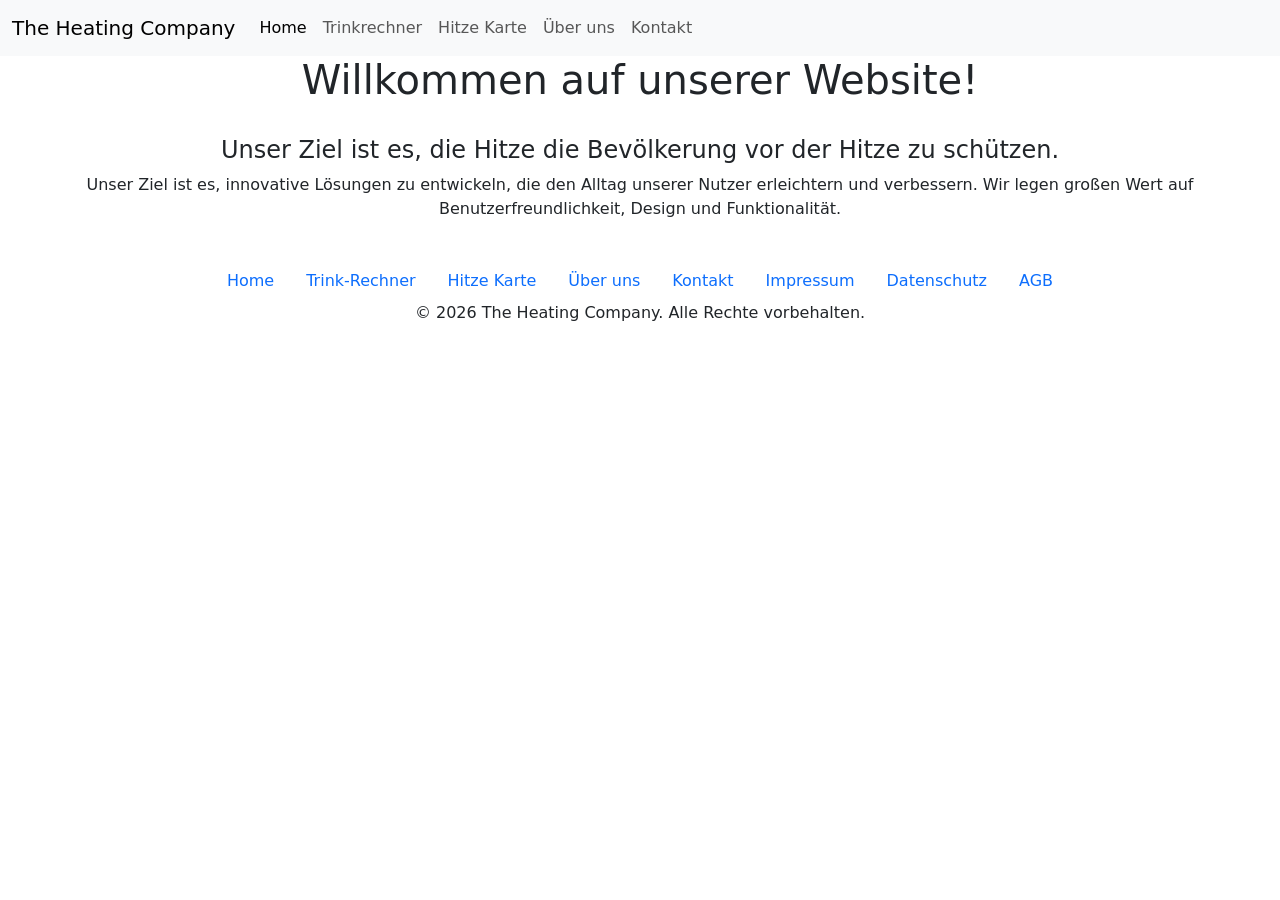
==== index.html @ 4c8e009c "Add initial website structure and pages for The Heating Company - Created index.html with navigation" ====
<!DOCTYPE html>
<html lang="de">
    <link href="https://cdn.jsdelivr.net/npm/bootstrap@5.3.8/dist/css/bootstrap.min.css" rel="stylesheet" integrity="sha384-sRIl4kxILFvY47J16cr9ZwB07vP4J8+LH7qKQnuqkuIAvNWLzeN8tE5YBujZqJLB" crossorigin="anonymous">
    <head>
        <title>The Heating Company</title>
        <meta charset="UTF-8">
        <meta name="viewport" content="width=device-width, initial-scale=1.0">
        <link rel="stylesheet" href="style.css">
    </head>
    <nav class="navbar navbar-expand-lg bg-light">
  <div class="container-fluid">
    <a class="navbar-brand" href="#">The Heating Company</a>
    <button class="navbar-toggler" type="button" data-bs-toggle="collapse" data-bs-target="#navbarNav" aria-controls="navbarNav" aria-expanded="false" aria-label="Toggle navigation">
      <span class="navbar-toggler-icon"></span>
    </button>
    <div class="collapse navbar-collapse" id="navbarNav">
      <ul class="navbar-nav">
        <li class="nav-item">
          <a class="nav-link active" aria-current="page" href="index.html">Home</a>
        </li>
        <li class="nav-item">
          <a class="nav-link" href="./trinkrechner.html">Trinkrechner</a>
        </li>
        <li class="nav-item">
          <a class="nav-link" href="./heatmap.html">Hitze Karte</a>
        </li>
        <li class="nav-item">
          <a class="nav-link" href="./about.html">Über uns</a>
        </li>
        <li class="nav-item">
          <a class="nav-link" href="./contact.html">Kontakt</a>
        </li>
      </ul>
    </div>
  </div>
</nav>
    

    <center>
        <h1>Willkommen auf unserer Website!</h1><br>
    </center>
    <div class="in-content">
        <div class="container-sm">
            <center>
                <h4>
                    Unser Ziel ist es, die Hitze die Bevölkerung vor der Hitze zu schützen.
                </h4>
                <p>
                    Unser Ziel ist es, innovative Lösungen zu entwickeln, die den Alltag unserer Nutzer erleichtern und verbessern. Wir legen großen Wert auf Benutzerfreundlichkeit, Design und Funktionalität.
                </p><br>
            </center>
        </div>
    </div>


    <nav class="nav-foot">
        <ul class="nav justify-content-center">
            <li class="nav-item">
                <a class="nav-link" aria-current="page" href="index.html">Home</a>
            </li>
            <li class="nav-item">
                <a class="nav-link" href="./trinkrechner.html">Trink-Rechner</a>
            </li>
            <li class="nav-item">
                <a class="nav-link" href="./heatmap.html">Hitze Karte</a>
            </li>
            <li class="nav-item">
                <a class="nav-link" href="./about.html">Über uns</a>
            </li>
            <li class="nav-item">
                <a class="nav-link" href="./contact.html">Kontakt</a>
            </li>
            <li class="nav-item">
                <a class="nav-link" href="./legal/impressum.html">Impressum</a>
            </li>
            <li class="nav-item">
                <a class="nav-link" href="./legal/datenschutz.html">Datenschutz</a>
            </li>
            <li class="nav-item">
                <a class="nav-link" href="./legal/agb.html">AGB</a>
            </li>
        </ul>

    </nav>
    <center>
        <footer>
            <p>&copy; 2026 The Heating Company. Alle Rechte vorbehalten.</p>
        </footer>
    </center>

<script src="https://cdn.jsdelivr.net/npm/bootstrap@5.3.8/dist/js/bootstrap.bundle.min.js" integrity="sha384-FKyoEForCGlyvwx9Hj09JcYn3nv7wiPVlz7YYwJrWVcXK/BmnVDxM+D2scQbITxI" crossorigin="anonymous"></script>
</html>
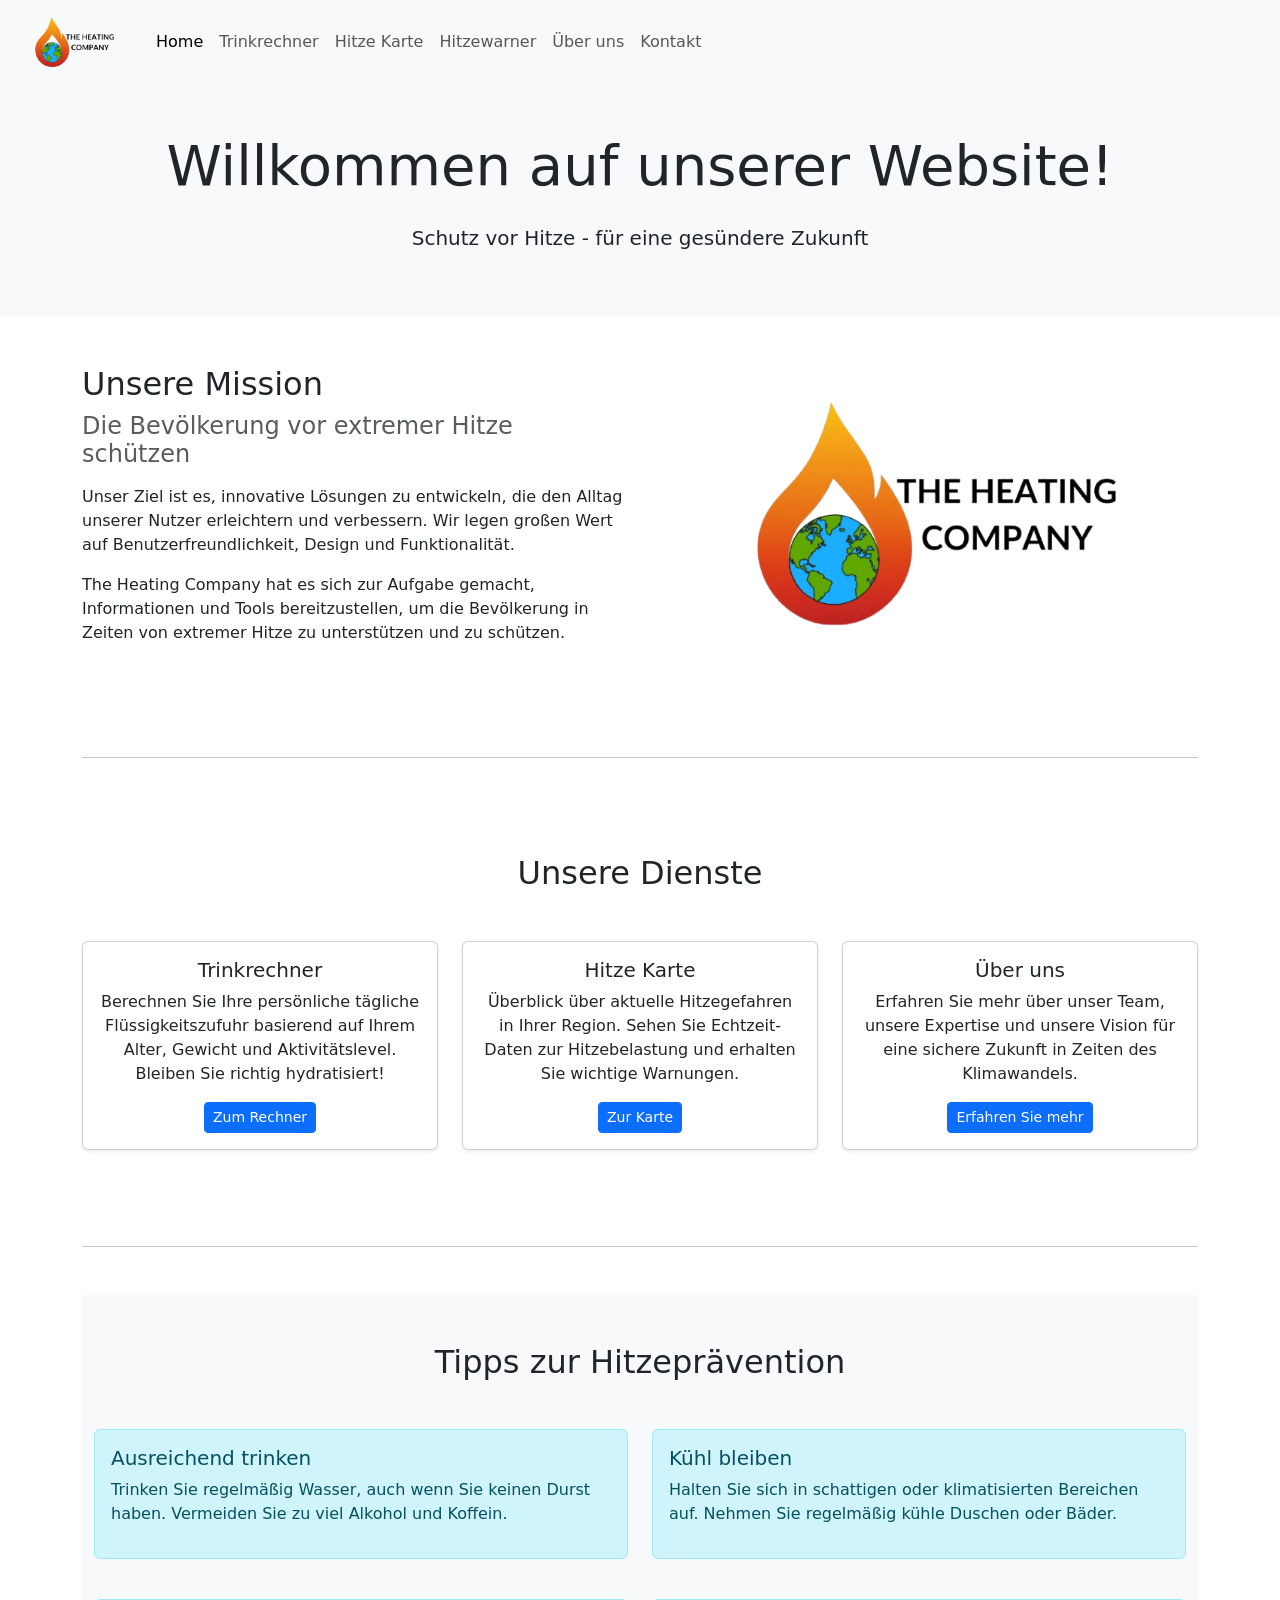
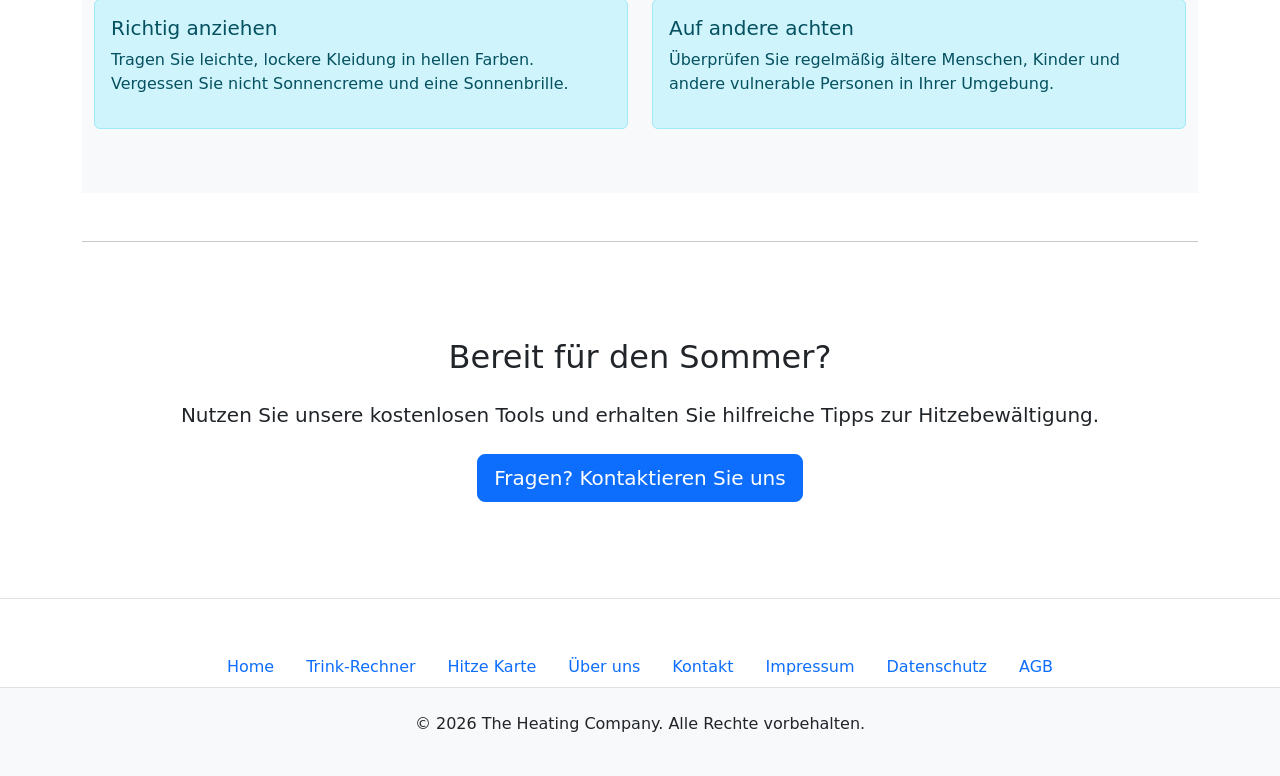
==== commit f86985e5: "Add Impressum page and enhance Trinkrechner layout with dark mode support - Created a new Impressum " ====
--- a/index.html
+++ b/index.html
@@ -1,28 +1,35 @@
 <!DOCTYPE html>
 <html lang="de">
-    <link href="https://cdn.jsdelivr.net/npm/bootstrap@5.3.8/dist/css/bootstrap.min.css" rel="stylesheet" integrity="sha384-sRIl4kxILFvY47J16cr9ZwB07vP4J8+LH7qKQnuqkuIAvNWLzeN8tE5YBujZqJLB" crossorigin="anonymous">
-    <head>
-        <title>The Heating Company</title>
-        <meta charset="UTF-8">
-        <meta name="viewport" content="width=device-width, initial-scale=1.0">
-        <link rel="stylesheet" href="style.css">
-    </head>
-    <nav class="navbar navbar-expand-lg bg-light">
+<link href="https://cdn.jsdelivr.net/npm/bootstrap@5.3.8/dist/css/bootstrap.min.css" rel="stylesheet" integrity="sha384-sRIl4kxILFvY47J16cr9ZwB07vP4J8+LH7qKQnuqkuIAvNWLzeN8tE5YBujZqJLB" crossorigin="anonymous">
+<head>
+<title>The Heating Company</title>
+<meta charset="UTF-8">
+<meta name="viewport" content="width=device-width, initial-scale=1.0">
+<link rel="stylesheet" href="style.css">
+</head>
+  
+<body>
+<nav class="navbar navbar-expand-lg bg-light">
   <div class="container-fluid">
-    <a class="navbar-brand" href="#">The Heating Company</a>
+    <a class="navbar-brand" href="./index.html">
+      <img src="./img/heatingcomp_logo.png" alt="Bootstrap" width="120" height="58">
+    </a>
     <button class="navbar-toggler" type="button" data-bs-toggle="collapse" data-bs-target="#navbarNav" aria-controls="navbarNav" aria-expanded="false" aria-label="Toggle navigation">
       <span class="navbar-toggler-icon"></span>
     </button>
     <div class="collapse navbar-collapse" id="navbarNav">
       <ul class="navbar-nav">
         <li class="nav-item">
-          <a class="nav-link active" aria-current="page" href="index.html">Home</a>
+          <a class="nav-link active" aria-current="page" href="./index.html">Home</a>
         </li>
         <li class="nav-item">
           <a class="nav-link" href="./trinkrechner.html">Trinkrechner</a>
         </li>
         <li class="nav-item">
           <a class="nav-link" href="./heatmap.html">Hitze Karte</a>
+        </li>
+        <li class="nav-item">
+          <a class="nav-link" href="./hitzewarner.html">Hitzewarner</a>
         </li>
         <li class="nav-item">
           <a class="nav-link" href="./about.html">Über uns</a>
@@ -34,59 +41,159 @@
     </div>
   </div>
 </nav>
-    
 
-    <center>
-        <h1>Willkommen auf unserer Website!</h1><br>
-    </center>
-    <div class="in-content">
-        <div class="container-sm">
-            <center>
-                <h4>
-                    Unser Ziel ist es, die Hitze die Bevölkerung vor der Hitze zu schützen.
-                </h4>
-                <p>
-                    Unser Ziel ist es, innovative Lösungen zu entwickeln, die den Alltag unserer Nutzer erleichtern und verbessern. Wir legen großen Wert auf Benutzerfreundlichkeit, Design und Funktionalität.
-                </p><br>
-            </center>
-        </div>
-    </div>
+<!-- Hero Section -->
+<div class="hero-section text-center py-5 bg-light">
+<h1 class="display-4 mb-4">Willkommen auf unserer Website!</h1>
+<p class="lead">Schutz vor Hitze - für eine gesündere Zukunft</p>
+</div>
 
+<!-- Main Content -->
+<div class="in-content">
+<div class="container">
+<!-- Mission Statement -->
+<section class="mission-section py-5">
+<div class="row align-items-center">
+<div class="col-lg-6">
+<h2>Unsere Mission</h2>
+<h4 class="text-muted mb-3">Die Bevölkerung vor extremer Hitze schützen</h4>
+<p>
+Unser Ziel ist es, innovative Lösungen zu entwickeln, die den Alltag unserer Nutzer erleichtern und verbessern. Wir legen großen Wert auf Benutzerfreundlichkeit, Design und Funktionalität.
+</p>
+<p>
+The Heating Company hat es sich zur Aufgabe gemacht, Informationen und Tools bereitzustellen, um die Bevölkerung in Zeiten von extremer Hitze zu unterstützen und zu schützen.
+</p>
+</div>
+<div class="col-lg-6">
+<img src="./img/heatingcomp_logo.png" alt="Heating Company Logo" class="img-fluid rounded">
+</div>
+</div>
+</section>
 
-    <nav class="nav-foot">
-        <ul class="nav justify-content-center">
-            <li class="nav-item">
-                <a class="nav-link" aria-current="page" href="index.html">Home</a>
-            </li>
-            <li class="nav-item">
-                <a class="nav-link" href="./trinkrechner.html">Trink-Rechner</a>
-            </li>
-            <li class="nav-item">
-                <a class="nav-link" href="./heatmap.html">Hitze Karte</a>
-            </li>
-            <li class="nav-item">
-                <a class="nav-link" href="./about.html">Über uns</a>
-            </li>
-            <li class="nav-item">
-                <a class="nav-link" href="./contact.html">Kontakt</a>
-            </li>
-            <li class="nav-item">
-                <a class="nav-link" href="./legal/impressum.html">Impressum</a>
-            </li>
-            <li class="nav-item">
-                <a class="nav-link" href="./legal/datenschutz.html">Datenschutz</a>
-            </li>
-            <li class="nav-item">
-                <a class="nav-link" href="./legal/agb.html">AGB</a>
-            </li>
-        </ul>
+<hr class="my-5">
 
-    </nav>
-    <center>
-        <footer>
-            <p>&copy; 2026 The Heating Company. Alle Rechte vorbehalten.</p>
-        </footer>
-    </center>
+<!-- Features Section -->
+<section class="features-section py-5">
+<h2 class="text-center mb-5">Unsere Dienste</h2>
+<div class="row g-4">
+<!-- Feature 1 -->
+<div class="col-md-6 col-lg-4">
+<div class="card h-100 shadow-sm">
+<div class="card-body text-center">
+<h5 class="card-title">Trinkrechner</h5>
+<p class="card-text">
+Berechnen Sie Ihre persönliche tägliche Flüssigkeitszufuhr basierend auf Ihrem Alter, Gewicht und Aktivitätslevel. Bleiben Sie richtig hydratisiert!
+</p>
+<a href="./trinkrechner.html" class="btn btn-primary btn-sm">Zum Rechner</a>
+</div>
+</div>
+</div>
+
+<!-- Feature 2 -->
+<div class="col-md-6 col-lg-4">
+<div class="card h-100 shadow-sm">
+<div class="card-body text-center">
+<h5 class="card-title">Hitze Karte</h5>
+<p class="card-text">
+Überblick über aktuelle Hitzegefahren in Ihrer Region. Sehen Sie Echtzeit-Daten zur Hitzebelastung und erhalten Sie wichtige Warnungen.
+</p>
+<a href="./heatmap.html" class="btn btn-primary btn-sm">Zur Karte</a>
+</div>
+</div>
+</div>
+
+<!-- Feature 3 -->
+<div class="col-md-6 col-lg-4">
+<div class="card h-100 shadow-sm">
+<div class="card-body text-center">
+<h5 class="card-title">Über uns</h5>
+<p class="card-text">
+Erfahren Sie mehr über unser Team, unsere Expertise und unsere Vision für eine sichere Zukunft in Zeiten des Klimawandels.
+</p>
+<a href="./about.html" class="btn btn-primary btn-sm">Erfahren Sie mehr</a>
+</div>
+</div>
+</div>
+</div>
+</section>
+
+<hr class="my-5">
+
+<section class="tips-section py-5 bg-light">
+<div class="container">
+<h2 class="text-center mb-5">Tipps zur Hitzeprävention</h2>
+<div class="row g-4">
+<div class="col-md-6">
+<div class="alert alert-info" role="alert">
+<h5>Ausreichend trinken</h5>
+<p>Trinken Sie regelmäßig Wasser, auch wenn Sie keinen Durst haben. Vermeiden Sie zu viel Alkohol und Koffein.</p>
+</div>
+</div>
+<div class="col-md-6">
+<div class="alert alert-info" role="alert">
+<h5>Kühl bleiben</h5>
+<p>Halten Sie sich in schattigen oder klimatisierten Bereichen auf. Nehmen Sie regelmäßig kühle Duschen oder Bäder.</p>
+</div>
+</div>
+<div class="col-md-6">
+<div class="alert alert-info" role="alert">
+<h5>Richtig anziehen</h5>
+<p>Tragen Sie leichte, lockere Kleidung in hellen Farben. Vergessen Sie nicht Sonnencreme und eine Sonnenbrille.</p>
+</div>
+</div>
+<div class="col-md-6">
+<div class="alert alert-info" role="alert">
+<h5>Auf andere achten</h5>
+<p>Überprüfen Sie regelmäßig ältere Menschen, Kinder und andere vulnerable Personen in Ihrer Umgebung.</p>
+</div>
+</div>
+</div>
+</div>
+</section>
+
+<hr class="my-5">
+
+<section class="cta-section py-5 text-center">
+<h2 class="mb-4">Bereit für den Sommer?</h2>
+<p class="lead mb-4">Nutzen Sie unsere kostenlosen Tools und erhalten Sie hilfreiche Tipps zur Hitzebewältigung.</p>
+<a href="./contact.html" class="btn btn-primary btn-lg">Fragen? Kontaktieren Sie uns</a>
+</section>
+</div>
+</div>
+
+<nav class="nav-foot mt-5 pt-5 border-top">
+<ul class="nav justify-content-center">
+<li class="nav-item">
+<a class="nav-link" aria-current="page" href="index.html">Home</a>
+</li>
+<li class="nav-item">
+<a class="nav-link" href="./trinkrechner.html">Trink-Rechner</a>
+</li>
+<li class="nav-item">
+<a class="nav-link" href="./heatmap.html">Hitze Karte</a>
+</li>
+<li class="nav-item">
+<a class="nav-link" href="./about.html">Über uns</a>
+</li>
+<li class="nav-item">
+<a class="nav-link" href="./contact.html">Kontakt</a>
+</li>
+<li class="nav-item">
+<a class="nav-link" href="./legal/impressum.html">Impressum</a>
+</li>
+<li class="nav-item">
+<a class="nav-link" href="./legal/datenschutz.html">Datenschutz</a>
+</li>
+<li class="nav-item">
+<a class="nav-link" href="./legal/agb.html">AGB</a>
+</li>
+</ul>
+</nav>
+
+<footer class="text-center py-4 border-top bg-light">
+<p>&copy; 2026 The Heating Company. Alle Rechte vorbehalten.</p>
+</footer>
 
 <script src="https://cdn.jsdelivr.net/npm/bootstrap@5.3.8/dist/js/bootstrap.bundle.min.js" integrity="sha384-FKyoEForCGlyvwx9Hj09JcYn3nv7wiPVlz7YYwJrWVcXK/BmnVDxM+D2scQbITxI" crossorigin="anonymous"></script>
+</body>
 </html>
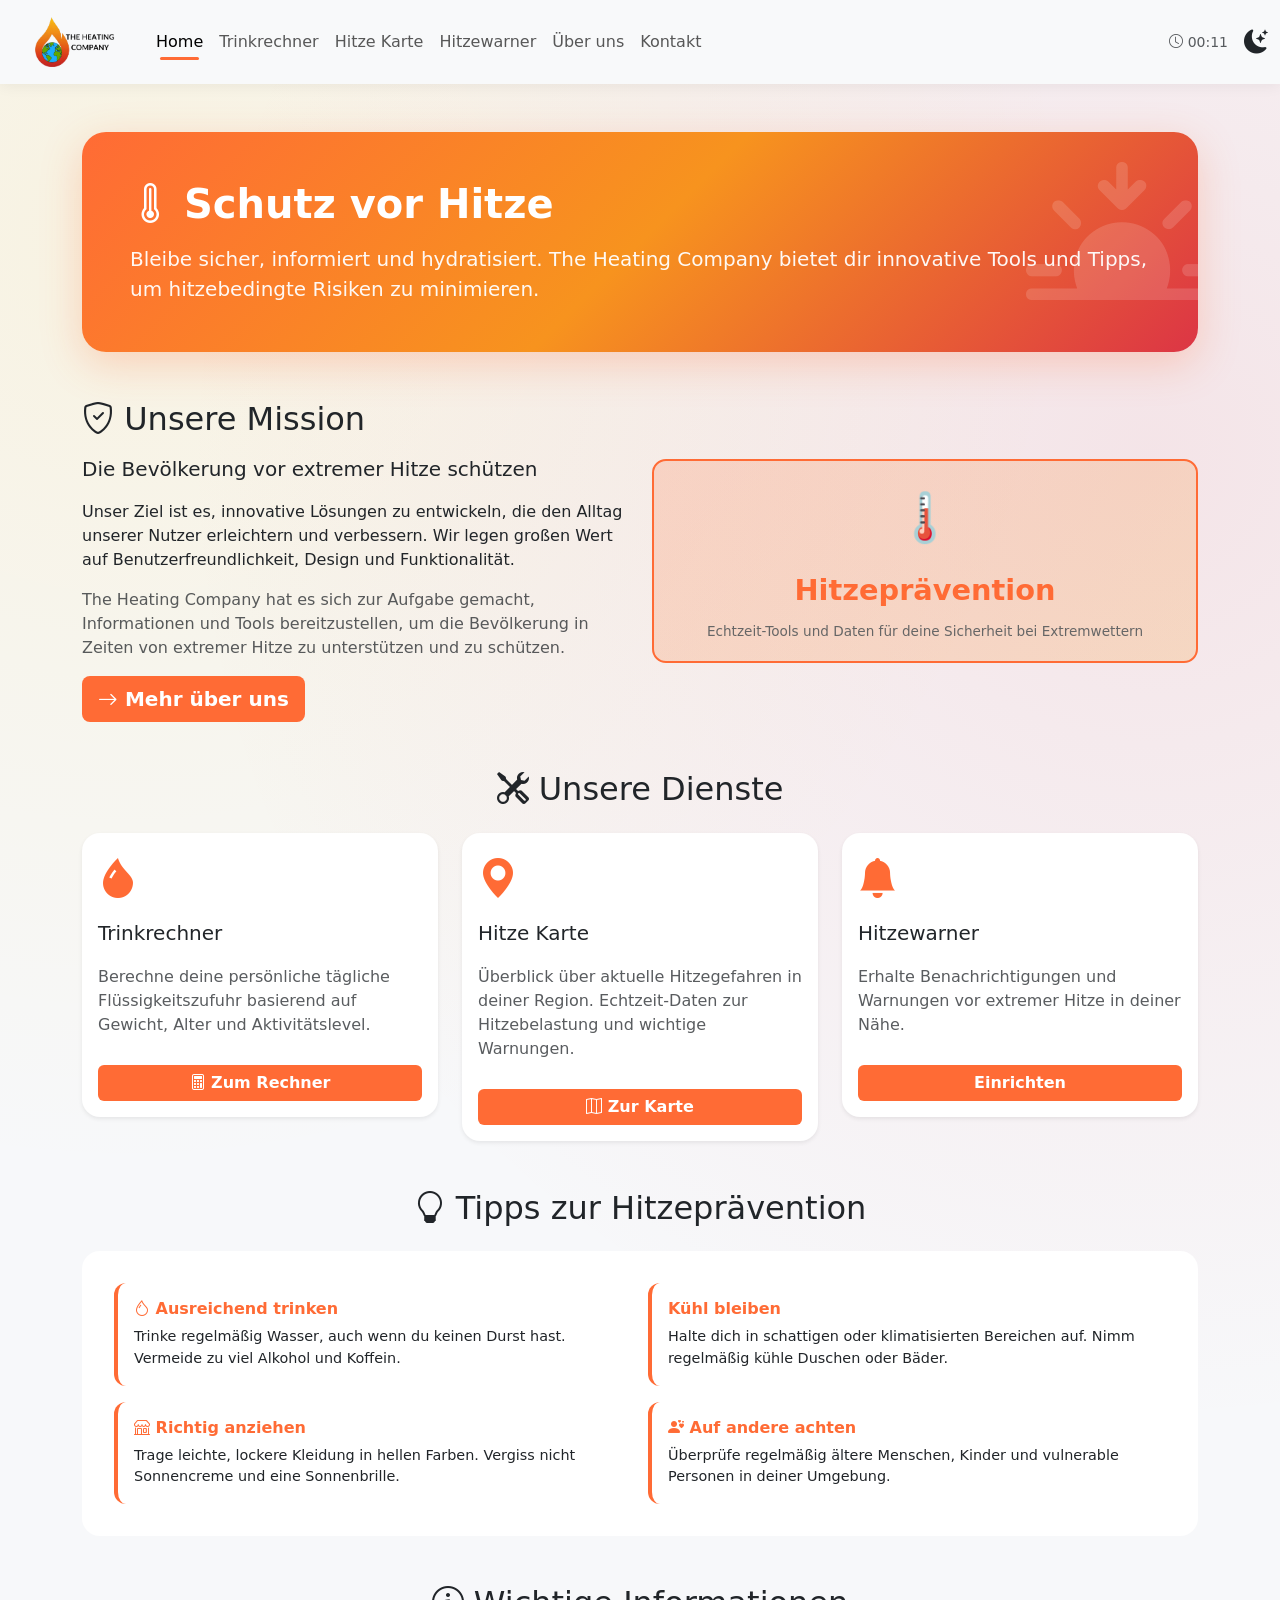
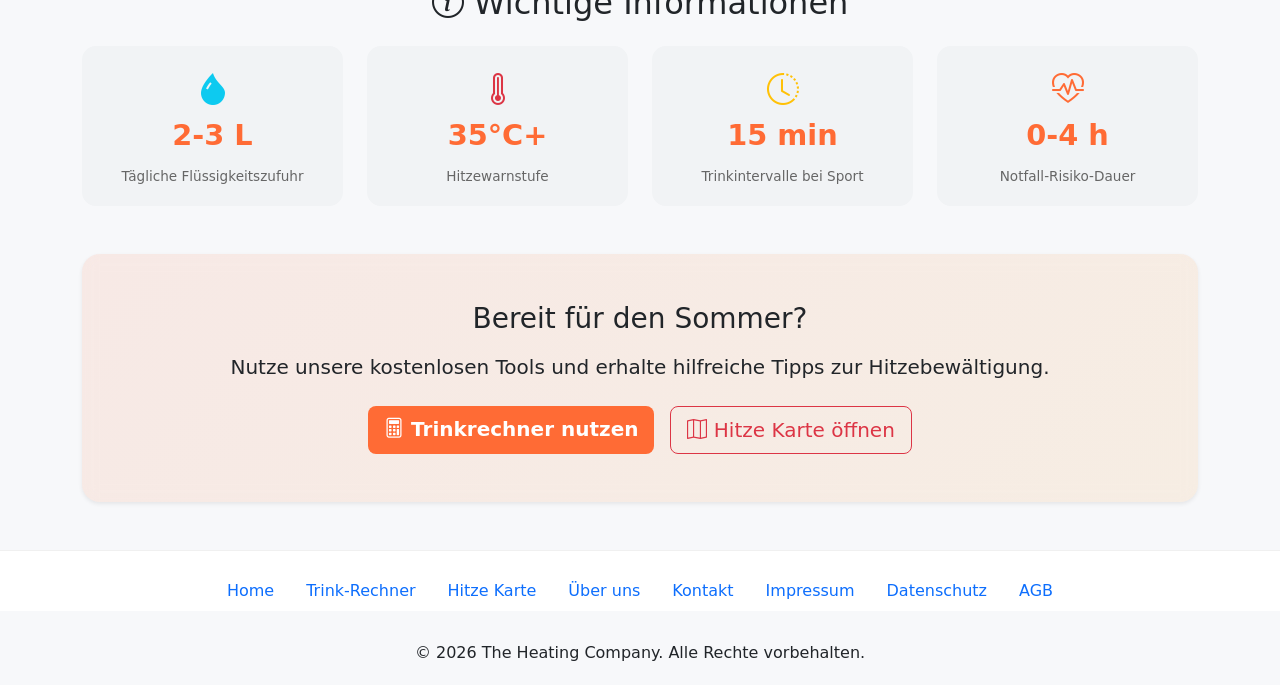
==== commit d6e7ffa0: "Enhance homepage layout and styling; implement dark mode toggle and live clock feature" ====
--- a/index.html
+++ b/index.html
@@ -1,199 +1,403 @@
 <!DOCTYPE html>
 <html lang="de">
-<link href="https://cdn.jsdelivr.net/npm/bootstrap@5.3.8/dist/css/bootstrap.min.css" rel="stylesheet" integrity="sha384-sRIl4kxILFvY47J16cr9ZwB07vP4J8+LH7qKQnuqkuIAvNWLzeN8tE5YBujZqJLB" crossorigin="anonymous">
 <head>
-<title>The Heating Company</title>
 <meta charset="UTF-8">
 <meta name="viewport" content="width=device-width, initial-scale=1.0">
-<link rel="stylesheet" href="style.css">
+<title>The Heating Company | Schutz vor Hitze</title>
+<link href="https://cdn.jsdelivr.net/npm/bootstrap@5.3.8/dist/css/bootstrap.min.css" rel="stylesheet">
+<link href="https://cdn.jsdelivr.net/npm/bootstrap-icons@1.11.3/font/bootstrap-icons.css" rel="stylesheet">
+<style>
+:root {
+--transition: 0.3s ease;
+--brand: #ff6b35;
+--brand-dark: #e85a24;
+--glass-bg: rgba(255,255,255,0.7);
+--card-bg: #ffffff;
+}
+* { scroll-behavior: smooth; }
+body {
+transition: background-color var(--transition), color var(--transition);
+min-height: 100vh;
+background:
+radial-gradient(circle at 10% 10%, rgba(255,193,7,0.10), transparent 40%),
+radial-gradient(circle at 90% 20%, rgba(220,53,69,0.10), transparent 45%),
+#f7f8fa;
+font-family: system-ui, -apple-system, "Segoe UI", Roboto, sans-serif;
+}
+
+/* ---------- Dark Mode ---------- */
+body.dark-mode {
+--glass-bg: rgba(40,40,40,0.7);
+--card-bg: #2a2a2a;
+background:
+radial-gradient(circle at 10% 10%, rgba(255,193,7,0.06), transparent 40%),
+radial-gradient(circle at 90% 20%, rgba(220,53,69,0.08), transparent 45%),
+#161616;
+color: #e0e0e0;
+}
+body.dark-mode .card,
+body.dark-mode .form-control,
+body.dark-mode .form-select,
+body.dark-mode .list-group-item {
+background-color: var(--card-bg);
+color: #e0e0e0;
+border-color: #444;
+}
+body.dark-mode .form-control::placeholder { color: #888; }
+body.dark-mode .navbar,
+body.dark-mode .bg-light,
+body.dark-mode .nav-foot { background-color: #1e1e1e !important; }
+body.dark-mode .nav-link,
+body.dark-mode .navbar-brand { color: #e0e0e0 !important; }
+body.dark-mode .text-muted { color: #9a9a9a !important; }
+body.dark-mode .info-tile { background: #242424; }
+
+/* ---------- Navbar ---------- */
+.navbar {
+backdrop-filter: blur(10px);
+box-shadow: 0 2px 14px rgba(0,0,0,0.06);
+}
+.navbar-brand img { transition: transform var(--transition); }
+.navbar-brand:hover img { transform: scale(1.05); }
+.nav-link { font-weight: 500; position: relative; }
+.nav-link.active::after {
+content: ""; position: absolute; left: 12px; right: 12px; bottom: 2px;
+height: 3px; border-radius: 3px; background: var(--brand);
+}
+
+/* ---------- Hero ---------- */
+.hero {
+background: linear-gradient(135deg, #ff6b35, #f7931e, #dc3545);
+color: #fff; border-radius: 24px; padding: 3rem;
+box-shadow: 0 12px 40px rgba(255,107,53,0.25);
+position: relative; overflow: hidden;
+}
+.hero::after {
+content: "\F5A6"; font-family: "bootstrap-icons";
+position: absolute; right: -20px; top: -30px;
+font-size: 12rem; opacity: 0.15;
+}
+.hero h1 { font-weight: 800; font-size: 2.5rem; }
+.hero p { font-size: 1.1rem; opacity: 0.95; }
+
+/* ---------- Cards ---------- */
+.card {
+background: var(--card-bg);
+border: 1px solid rgba(0,0,0,0.06);
+border-radius: 18px;
+transition: transform var(--transition), box-shadow var(--transition);
+}
+.card:hover { transform: translateY(-4px); box-shadow: 0 12px 28px rgba(0,0,0,0.1); }
+.glass { background: var(--glass-bg); backdrop-filter: blur(8px); }
+
+.btn-brand {
+background: var(--brand); color: #fff; border: none; font-weight: 600;
+transition: all var(--transition);
+}
+.btn-brand:hover { background: var(--brand-dark); color: #fff; transform: translateY(-2px); }
+
+/* ---------- Info tiles ---------- */
+.info-tile {
+background: #f1f3f5; border-radius: 14px; padding: 20px;
+text-align: center; height: 100%; transition: transform var(--transition);
+}
+.info-tile:hover { transform: translateY(-4px); }
+.info-tile .big { font-size: 1.8rem; font-weight: 700; color: var(--brand); }
+.info-tile .lbl { font-size: .75rem; text-transform: uppercase; letter-spacing: .5px; opacity: .7; }
+.info-tile .desc { font-size: 0.85rem; color: #666; margin-top: 8px; }
+
+/* ---------- Service Cards ---------- */
+.service-card {
+border: none;
+transition: all var(--transition);
+}
+.service-card .card-body {
+display: flex; flex-direction: column; gap: 12px;
+}
+.service-icon {
+font-size: 2.5rem;
+color: var(--brand);
+}
+.service-card:hover {
+transform: translateY(-8px);
+box-shadow: 0 16px 40px rgba(255,107,53,0.2);
+}
+.service-card .btn { margin-top: auto; }
+
+/* ---------- Tips Section ---------- */
+.tips-section {
+background: var(--card-bg);
+border-radius: 18px;
+padding: 2rem;
+}
+.tip-item {
+padding: 16px;
+border-radius: 12px;
+background: var(--glass-bg);
+border-left: 4px solid var(--brand);
+}
+.tip-item h6 { color: var(--brand); font-weight: 700; }
+.tip-item p { margin: 8px 0 0 0; font-size: 0.9rem; }
+
+/* ---------- Footer ---------- */
+.nav-foot { background: #fff; padding-top: 20px; border-top: 1px solid rgba(0,0,0,0.06); }
+footer { margin-top: 10px; padding: 20px; }
+.fade-in { animation: fadeIn 0.5s ease; }
+@keyframes fadeIn { from { opacity: 0; transform: translateY(6px);} to { opacity: 1; transform: none;} }
+
+.theme-toggle { cursor: pointer; transition: transform var(--transition); }
+.theme-toggle:hover { transform: rotate(20deg) scale(1.15); }
+
+/* ---------- Back to Top ---------- */
+#toTop {
+position: fixed; bottom: 24px; right: 24px;
+width: 48px; height: 48px;
+display: none; z-index: 1000;
+border-radius: 50%;
+box-shadow: 0 4px 12px rgba(0,0,0,0.15);
+}
+#toTop:hover { transform: translateY(-4px); }
+</style>
 </head>
-  
+
 <body>
-<nav class="navbar navbar-expand-lg bg-light">
-  <div class="container-fluid">
-    <a class="navbar-brand" href="./index.html">
-      <img src="./img/heatingcomp_logo.png" alt="Bootstrap" width="120" height="58">
-    </a>
-    <button class="navbar-toggler" type="button" data-bs-toggle="collapse" data-bs-target="#navbarNav" aria-controls="navbarNav" aria-expanded="false" aria-label="Toggle navigation">
-      <span class="navbar-toggler-icon"></span>
-    </button>
-    <div class="collapse navbar-collapse" id="navbarNav">
-      <ul class="navbar-nav">
-        <li class="nav-item">
-          <a class="nav-link active" aria-current="page" href="./index.html">Home</a>
-        </li>
-        <li class="nav-item">
-          <a class="nav-link" href="./trinkrechner.html">Trinkrechner</a>
-        </li>
-        <li class="nav-item">
-          <a class="nav-link" href="./heatmap.html">Hitze Karte</a>
-        </li>
-        <li class="nav-item">
-          <a class="nav-link" href="./hitzewarner.html">Hitzewarner</a>
-        </li>
-        <li class="nav-item">
-          <a class="nav-link" href="./about.html">Über uns</a>
-        </li>
-        <li class="nav-item">
-          <a class="nav-link" href="./contact.html">Kontakt</a>
-        </li>
-      </ul>
-    </div>
-  </div>
+<!-- ===================== NAVBAR ===================== -->
+<nav class="navbar navbar-expand-lg bg-light sticky-top">
+<div class="container-fluid">
+<a class="navbar-brand" href="./index.html">
+<img src="./img/heatingcomp_logo.png" alt="Logo" width="120" height="58">
+</a>
+<button class="navbar-toggler" type="button" data-bs-toggle="collapse" data-bs-target="#navbarNav" aria-controls="navbarNav" aria-expanded="false" aria-label="Toggle navigation">
+<span class="navbar-toggler-icon"></span>
+</button>
+<div class="collapse navbar-collapse" id="navbarNav">
+<ul class="navbar-nav">
+<li class="nav-item"><a class="nav-link active" aria-current="page" href="./index.html">Home</a></li>
+<li class="nav-item"><a class="nav-link" href="./trinkrechner.html">Trinkrechner</a></li>
+<li class="nav-item"><a class="nav-link" href="./heatmap.html">Hitze Karte</a></li>
+<li class="nav-item"><a class="nav-link" href="./hitzewarner.html">Hitzewarner</a></li>
+<li class="nav-item"><a class="nav-link" href="./about.html">Über uns</a></li>
+<li class="nav-item"><a class="nav-link" href="./contact.html">Kontakt</a></li>
+</ul>
+<div class="ms-auto d-flex align-items-center gap-3">
+<span class="small text-muted d-none d-lg-inline" id="liveClock"></span>
+<i class="bi bi-moon-stars-fill fs-4 theme-toggle" id="themeToggle" title="Dark Mode umschalten"></i>
+</div>
+</div>
+</div>
 </nav>
 
-<!-- Hero Section -->
-<div class="hero-section text-center py-5 bg-light">
-<h1 class="display-4 mb-4">Willkommen auf unserer Website!</h1>
-<p class="lead">Schutz vor Hitze - für eine gesündere Zukunft</p>
-</div>
-
-<!-- Main Content -->
-<div class="in-content">
-<div class="container">
-<!-- Mission Statement -->
-<section class="mission-section py-5">
-<div class="row align-items-center">
+<div class="container my-5">
+
+<!-- ===================== HERO ===================== -->
+<div class="hero mb-5 fade-in">
+<h1 class="mb-3"><i class="bi bi-thermometer-high"></i> Schutz vor Hitze</h1>
+<p class="mb-0 fs-5">Bleibe sicher, informiert und hydratisiert. The Heating Company bietet dir innovative Tools und Tipps, um hitzebedingte Risiken zu minimieren.</p>
+</div>
+
+<!-- ===================== MISSION ===================== -->
+<section class="mb-5">
+<div class="row g-4 align-items-center">
 <div class="col-lg-6">
-<h2>Unsere Mission</h2>
-<h4 class="text-muted mb-3">Die Bevölkerung vor extremer Hitze schützen</h4>
-<p>
-Unser Ziel ist es, innovative Lösungen zu entwickeln, die den Alltag unserer Nutzer erleichtern und verbessern. Wir legen großen Wert auf Benutzerfreundlichkeit, Design und Funktionalität.
-</p>
-<p>
-The Heating Company hat es sich zur Aufgabe gemacht, Informationen und Tools bereitzustellen, um die Bevölkerung in Zeiten von extremer Hitze zu unterstützen und zu schützen.
-</p>
+<h2 class="mb-3"><i class="bi bi-shield-check"></i> Unsere Mission</h2>
+<p class="lead">Die Bevölkerung vor extremer Hitze schützen</p>
+<p>Unser Ziel ist es, innovative Lösungen zu entwickeln, die den Alltag unserer Nutzer erleichtern und verbessern. Wir legen großen Wert auf Benutzerfreundlichkeit, Design und Funktionalität.</p>
+<p class="text-muted">The Heating Company hat es sich zur Aufgabe gemacht, Informationen und Tools bereitzustellen, um die Bevölkerung in Zeiten von extremer Hitze zu unterstützen und zu schützen.</p>
+<a href="./about.html" class="btn btn-brand btn-lg"><i class="bi bi-arrow-right"></i> Mehr über uns</a>
 </div>
 <div class="col-lg-6">
-<img src="./img/heatingcomp_logo.png" alt="Heating Company Logo" class="img-fluid rounded">
+<div class="info-tile" style="background: linear-gradient(135deg, rgba(255,107,53,0.2), rgba(247,147,30,0.2)); border: 2px solid var(--brand);">
+<div style="font-size: 3rem; margin-bottom: 16px;">🌡️</div>
+<div class="big">Hitzeprävention</div>
+<div class="desc">Echtzeit-Tools und Daten für deine Sicherheit bei Extremwettern</div>
+</div>
 </div>
 </div>
 </section>
 
-<hr class="my-5">
-
-<!-- Features Section -->
-<section class="features-section py-5">
-<h2 class="text-center mb-5">Unsere Dienste</h2>
+<!-- ===================== SERVICES ===================== -->
+<section class="mb-5">
+<h2 class="text-center mb-4"><i class="bi bi-tools"></i> Unsere Dienste</h2>
 <div class="row g-4">
-<!-- Feature 1 -->
-<div class="col-md-6 col-lg-4">
-<div class="card h-100 shadow-sm">
-<div class="card-body text-center">
+<!-- Trinkrechner -->
+<div class="col-lg-4 col-md-6">
+<div class="card service-card shadow-sm">
+<div class="card-body">
+<div class="service-icon"><i class="bi bi-droplet-fill"></i></div>
 <h5 class="card-title">Trinkrechner</h5>
-<p class="card-text">
-Berechnen Sie Ihre persönliche tägliche Flüssigkeitszufuhr basierend auf Ihrem Alter, Gewicht und Aktivitätslevel. Bleiben Sie richtig hydratisiert!
-</p>
-<a href="./trinkrechner.html" class="btn btn-primary btn-sm">Zum Rechner</a>
-</div>
-</div>
-</div>
-
-<!-- Feature 2 -->
-<div class="col-md-6 col-lg-4">
-<div class="card h-100 shadow-sm">
-<div class="card-body text-center">
+<p class="card-text text-muted">Berechne deine persönliche tägliche Flüssigkeitszufuhr basierend auf Gewicht, Alter und Aktivitätslevel.</p>
+<a href="./trinkrechner.html" class="btn btn-brand"><i class="bi bi-calculator"></i> Zum Rechner</a>
+</div>
+</div>
+</div>
+
+<!-- Hitze Karte -->
+<div class="col-lg-4 col-md-6">
+<div class="card service-card shadow-sm">
+<div class="card-body">
+<div class="service-icon"><i class="bi bi-geo-alt-fill"></i></div>
 <h5 class="card-title">Hitze Karte</h5>
-<p class="card-text">
-Überblick über aktuelle Hitzegefahren in Ihrer Region. Sehen Sie Echtzeit-Daten zur Hitzebelastung und erhalten Sie wichtige Warnungen.
-</p>
-<a href="./heatmap.html" class="btn btn-primary btn-sm">Zur Karte</a>
-</div>
-</div>
-</div>
-
-<!-- Feature 3 -->
-<div class="col-md-6 col-lg-4">
-<div class="card h-100 shadow-sm">
-<div class="card-body text-center">
-<h5 class="card-title">Über uns</h5>
-<p class="card-text">
-Erfahren Sie mehr über unser Team, unsere Expertise und unsere Vision für eine sichere Zukunft in Zeiten des Klimawandels.
-</p>
-<a href="./about.html" class="btn btn-primary btn-sm">Erfahren Sie mehr</a>
+<p class="card-text text-muted">Überblick über aktuelle Hitzegefahren in deiner Region. Echtzeit-Daten zur Hitzebelastung und wichtige Warnungen.</p>
+<a href="./heatmap.html" class="btn btn-brand"><i class="bi bi-map"></i> Zur Karte</a>
+</div>
+</div>
+</div>
+
+<!-- Hitzewarner -->
+<div class="col-lg-4 col-md-6">
+<div class="card service-card shadow-sm">
+<div class="card-body">
+<div class="service-icon"><i class="bi bi-bell-fill"></i></div>
+<h5 class="card-title">Hitzewarner</h5>
+<p class="card-text text-muted">Erhalte Benachrichtigungen und Warnungen vor extremer Hitze in deiner Nähe.</p>
+<a href="./hitzewarner.html" class="btn btn-brand"><i class="bi bi-clock-alarm"></i> Einrichten</a>
 </div>
 </div>
 </div>
 </div>
 </section>
 
-<hr class="my-5">
-
-<section class="tips-section py-5 bg-light">
-<div class="container">
-<h2 class="text-center mb-5">Tipps zur Hitzeprävention</h2>
+<!-- ===================== TIPPS ===================== -->
+<section class="mb-5">
+<h2 class="text-center mb-4"><i class="bi bi-lightbulb"></i> Tipps zur Hitzeprävention</h2>
+<div class="tips-section">
+<div class="row g-3">
+<div class="col-md-6">
+<div class="tip-item fade-in">
+<h6><i class="bi bi-droplet"></i> Ausreichend trinken</h6>
+<p>Trinke regelmäßig Wasser, auch wenn du keinen Durst hast. Vermeide zu viel Alkohol und Koffein.</p>
+</div>
+</div>
+
+<div class="col-md-6">
+<div class="tip-item fade-in" style="animation-delay: 0.1s;">
+<h6><i class="bi bi-snowflake"></i> Kühl bleiben</h6>
+<p>Halte dich in schattigen oder klimatisierten Bereichen auf. Nimm regelmäßig kühle Duschen oder Bäder.</p>
+</div>
+</div>
+
+<div class="col-md-6">
+<div class="tip-item fade-in" style="animation-delay: 0.2s;">
+<h6><i class="bi bi-shop"></i> Richtig anziehen</h6>
+<p>Trage leichte, lockere Kleidung in hellen Farben. Vergiss nicht Sonnencreme und eine Sonnenbrille.</p>
+</div>
+</div>
+
+<div class="col-md-6">
+<div class="tip-item fade-in" style="animation-delay: 0.3s;">
+<h6><i class="bi bi-person-hearts"></i> Auf andere achten</h6>
+<p>Überprüfe regelmäßig ältere Menschen, Kinder und vulnerable Personen in deiner Umgebung.</p>
+</div>
+</div>
+</div>
+</div>
+</section>
+
+<!-- ===================== INFO TILES ===================== -->
+<section class="mb-5">
+<h2 class="text-center mb-4"><i class="bi bi-info-circle"></i> Wichtige Informationen</h2>
 <div class="row g-4">
-<div class="col-md-6">
-<div class="alert alert-info" role="alert">
-<h5>Ausreichend trinken</h5>
-<p>Trinken Sie regelmäßig Wasser, auch wenn Sie keinen Durst haben. Vermeiden Sie zu viel Alkohol und Koffein.</p>
-</div>
-</div>
-<div class="col-md-6">
-<div class="alert alert-info" role="alert">
-<h5>Kühl bleiben</h5>
-<p>Halten Sie sich in schattigen oder klimatisierten Bereichen auf. Nehmen Sie regelmäßig kühle Duschen oder Bäder.</p>
-</div>
-</div>
-<div class="col-md-6">
-<div class="alert alert-info" role="alert">
-<h5>Richtig anziehen</h5>
-<p>Tragen Sie leichte, lockere Kleidung in hellen Farben. Vergessen Sie nicht Sonnencreme und eine Sonnenbrille.</p>
-</div>
-</div>
-<div class="col-md-6">
-<div class="alert alert-info" role="alert">
-<h5>Auf andere achten</h5>
-<p>Überprüfen Sie regelmäßig ältere Menschen, Kinder und andere vulnerable Personen in Ihrer Umgebung.</p>
-</div>
+<div class="col-md-3 col-sm-6">
+<div class="info-tile">
+<i class="bi bi-droplet-fill" style="font-size: 2rem; color: #0dcaf0;"></i>
+<div class="big">2-3 L</div>
+<div class="desc">Tägliche Flüssigkeitszufuhr</div>
+</div>
+</div>
+
+<div class="col-md-3 col-sm-6">
+<div class="info-tile">
+<i class="bi bi-thermometer-high" style="font-size: 2rem; color: #dc3545;"></i>
+<div class="big">35°C+</div>
+<div class="desc">Hitzewarnstufe</div>
+</div>
+</div>
+
+<div class="col-md-3 col-sm-6">
+<div class="info-tile">
+<i class="bi bi-clock-history" style="font-size: 2rem; color: #ffc107;"></i>
+<div class="big">15 min</div>
+<div class="desc">Trinkintervalle bei Sport</div>
+</div>
+</div>
+
+<div class="col-md-3 col-sm-6">
+<div class="info-tile">
+<i class="bi bi-heart-pulse" style="font-size: 2rem; color: #ff6b35;"></i>
+<div class="big">0-4 h</div>
+<div class="desc">Notfall-Risiko-Dauer</div>
 </div>
 </div>
 </div>
 </section>
 
-<hr class="my-5">
-
-<section class="cta-section py-5 text-center">
-<h2 class="mb-4">Bereit für den Sommer?</h2>
-<p class="lead mb-4">Nutzen Sie unsere kostenlosen Tools und erhalten Sie hilfreiche Tipps zur Hitzebewältigung.</p>
-<a href="./contact.html" class="btn btn-primary btn-lg">Fragen? Kontaktieren Sie uns</a>
+<!-- ===================== CTA ===================== -->
+<section class="mb-5">
+<div class="card glass shadow-sm border-0" style="padding: 3rem; text-align: center; background: linear-gradient(135deg, rgba(255,107,53,0.1), rgba(247,147,30,0.1));">
+<h3 class="mb-3">Bereit für den Sommer?</h3>
+<p class="mb-4 fs-5">Nutze unsere kostenlosen Tools und erhalte hilfreiche Tipps zur Hitzebewältigung.</p>
+<div class="d-flex gap-3 justify-content-center flex-wrap">
+<a href="./trinkrechner.html" class="btn btn-brand btn-lg"><i class="bi bi-calculator"></i> Trinkrechner nutzen</a>
+<a href="./heatmap.html" class="btn btn-outline-danger btn-lg"><i class="bi bi-map"></i> Hitze Karte öffnen</a>
+</div>
+</div>
 </section>
-</div>
-</div>
-
-<nav class="nav-foot mt-5 pt-5 border-top">
-<ul class="nav justify-content-center">
-<li class="nav-item">
-<a class="nav-link" aria-current="page" href="index.html">Home</a>
-</li>
-<li class="nav-item">
-<a class="nav-link" href="./trinkrechner.html">Trink-Rechner</a>
-</li>
-<li class="nav-item">
-<a class="nav-link" href="./heatmap.html">Hitze Karte</a>
-</li>
-<li class="nav-item">
-<a class="nav-link" href="./about.html">Über uns</a>
-</li>
-<li class="nav-item">
-<a class="nav-link" href="./contact.html">Kontakt</a>
-</li>
-<li class="nav-item">
-<a class="nav-link" href="./legal/impressum.html">Impressum</a>
-</li>
-<li class="nav-item">
-<a class="nav-link" href="./legal/datenschutz.html">Datenschutz</a>
-</li>
-<li class="nav-item">
-<a class="nav-link" href="./legal/agb.html">AGB</a>
-</li>
+
+</div>
+
+<!-- ===================== FOOTER ===================== -->
+<nav class="nav-foot">
+<ul class="nav justify-content-center flex-wrap">
+<li class="nav-item"><a class="nav-link" href="./index.html">Home</a></li>
+<li class="nav-item"><a class="nav-link" href="./trinkrechner.html">Trink-Rechner</a></li>
+<li class="nav-item"><a class="nav-link" href="./heatmap.html">Hitze Karte</a></li>
+<li class="nav-item"><a class="nav-link" href="./about.html">Über uns</a></li>
+<li class="nav-item"><a class="nav-link" href="./contact.html">Kontakt</a></li>
+<li class="nav-item"><a class="nav-link" href="./legal/impressum.html">Impressum</a></li>
+<li class="nav-item"><a class="nav-link" href="./legal/datenschutz.html">Datenschutz</a></li>
+<li class="nav-item"><a class="nav-link" href="./legal/agb.html">AGB</a></li>
 </ul>
 </nav>
-
-<footer class="text-center py-4 border-top bg-light">
-<p>&copy; 2026 The Heating Company. Alle Rechte vorbehalten.</p>
+<footer class="text-center">
+<p class="mb-0">&copy; 2026 The Heating Company. Alle Rechte vorbehalten.</p>
 </footer>
 
-<script src="https://cdn.jsdelivr.net/npm/bootstrap@5.3.8/dist/js/bootstrap.bundle.min.js" integrity="sha384-FKyoEForCGlyvwx9Hj09JcYn3nv7wiPVlz7YYwJrWVcXK/BmnVDxM+D2scQbITxI" crossorigin="anonymous"></script>
+<!-- Back to Top -->
+<button class="btn btn-brand rounded-circle shadow" id="toTop" title="Nach oben">
+<i class="bi bi-arrow-up"></i>
+</button>
+
+<script src="https://cdn.jsdelivr.net/npm/bootstrap@5.3.8/dist/js/bootstrap.bundle.min.js"></script>
+<script>
+/* ---------- Dark Mode ---------- */
+const themeToggle = document.getElementById("themeToggle");
+function applyTheme(mode) {
+if (mode === "dark") {
+document.body.classList.add("dark-mode");
+themeToggle.className = "bi bi-sun-fill fs-4 theme-toggle";
+} else {
+document.body.classList.remove("dark-mode");
+themeToggle.className = "bi bi-moon-stars-fill fs-4 theme-toggle";
+}
+}
+applyTheme(localStorage.getItem("theme") || "light");
+themeToggle.addEventListener("click", () => {
+const neu = document.body.classList.contains("dark-mode") ? "light" : "dark";
+localStorage.setItem("theme", neu);
+applyTheme(neu);
+});
+
+/* ---------- Live-Uhr ---------- */
+function tick() {
+document.getElementById("liveClock").innerHTML =
+'<i class="bi bi-clock"></i> ' + new Date().toLocaleTimeString("de-DE",{hour:'2-digit',minute:'2-digit'});
+}
+tick(); setInterval(tick, 10000);
+
+/* ---------- Back to Top ---------- */
+const toTop = document.getElementById("toTop");
+window.addEventListener("scroll", () => toTop.style.display = window.scrollY > 300 ? "block" : "none");
+toTop.onclick = () => window.scrollTo({top:0, behavior:"smooth"});
+</script>
 </body>
 </html>
